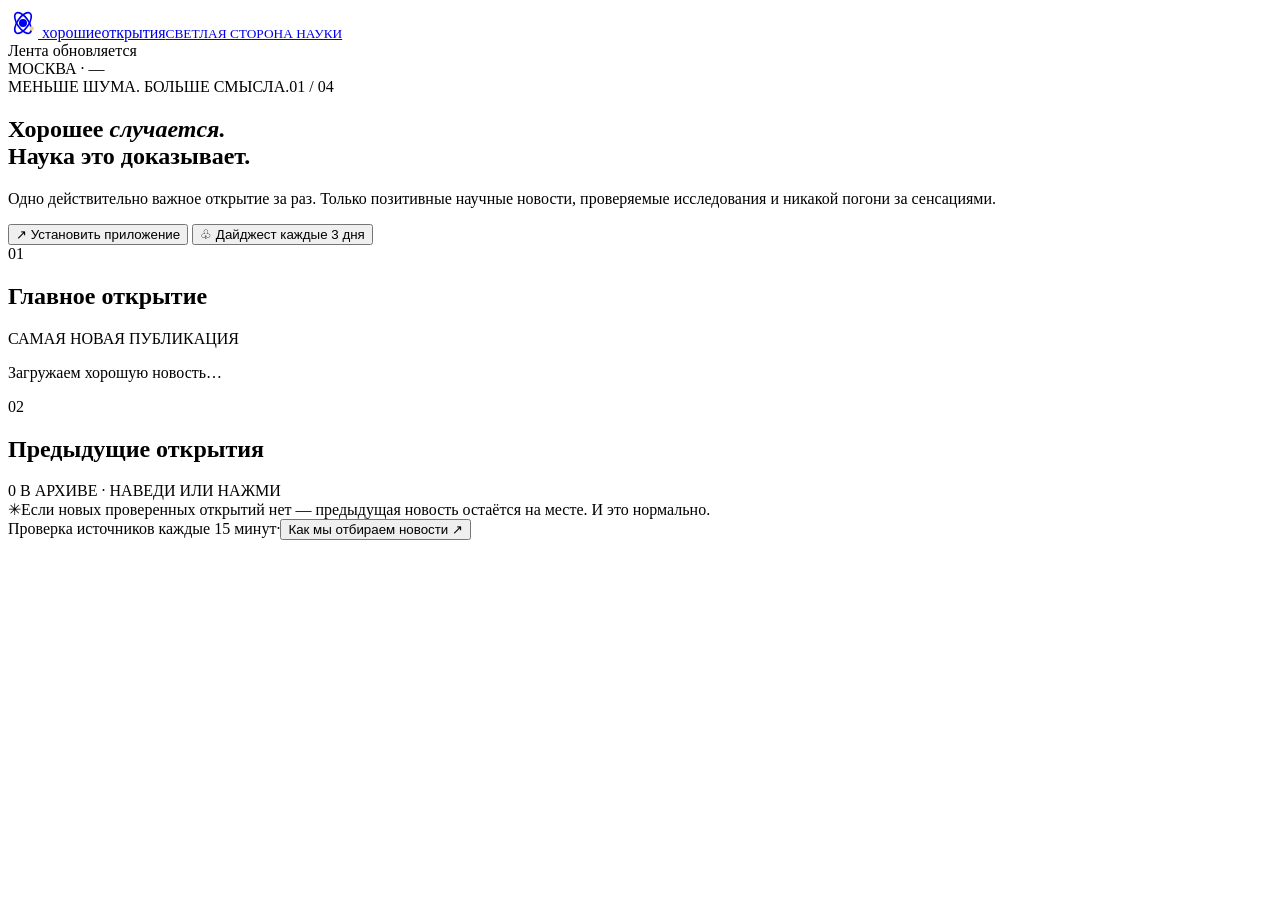
==== static/index.html @ 0b70e970 "Import PWA pages and service worker" ====
<!doctype html>
<html lang="ru">
<head>
  <meta charset="utf-8">
  <meta name="viewport" content="width=device-width,initial-scale=1,viewport-fit=cover">
  <meta name="theme-color" content="#09191b">
  <meta name="description" content="Хорошие открытия — только позитивные новости науки с проверяемыми первоисточниками и честными ограничениями исследований.">
  <meta property="og:title" content="Хорошие открытия — наука, которая радует">
  <meta property="og:description" content="Одна хорошая научная новость за раз. Без шума, кликбейта и сомнительных сенсаций.">
  <title>Хорошие открытия — наука, которая радует</title>
  <link rel="icon" href="./assets/favicon.svg" type="image/svg+xml">
  <link rel="preconnect" href="https://fonts.googleapis.com">
  <link rel="preconnect" href="https://fonts.gstatic.com" crossorigin>
  <link href="https://fonts.googleapis.com/css2?family=DM+Sans:wght@400;500;600;700&family=Manrope:wght@400;500;600;700;800&display=swap" rel="stylesheet">
  <link rel="manifest" href="./manifest.webmanifest">
  <link rel="apple-touch-icon" href="./assets/icon-180.png">
  <meta name="apple-mobile-web-app-capable" content="yes">
  <meta name="apple-mobile-web-app-status-bar-style" content="black-translucent">
  <link rel="stylesheet" href="./assets/styles.css">
  <script src="./assets/config.js"></script>
  <script src="./assets/app.js" defer></script>
  <script src="./assets/pwa.js" defer></script>
</head>
<body>
  <div class="ambient ambient-one" aria-hidden="true"></div>
  <div class="ambient ambient-two" aria-hidden="true"></div>
  <div class="shell">
    <header class="topbar">
      <a class="brand" href="./" aria-label="Хорошие открытия — на главную">
        <span class="brand-icon" aria-hidden="true">
          <svg width="30" height="30" viewBox="0 0 30 30" fill="none"><circle cx="15" cy="15" r="4" fill="currentColor"/><ellipse cx="15" cy="15" rx="12" ry="5.6" stroke="currentColor" stroke-width="1.6" transform="rotate(55 15 15)"/><ellipse cx="15" cy="15" rx="12" ry="5.6" stroke="currentColor" stroke-width="1.6" transform="rotate(-55 15 15)"/><circle cx="23.6" cy="20.5" r="2.2" fill="#F0D28C"/></svg>
        </span>
        <span class="brand-label">хорошие<span>открытия</span><small>СВЕТЛАЯ СТОРОНА НАУКИ</small></span>
      </a>
      <div class="topbar-right">
        <div class="live-indicator"><span class="live-dot"></span><span>Лента обновляется</span></div>
        <span class="topbar-divider"></span>
        <span class="time-badge" id="clock">МОСКВА · —</span>
      </div>
    </header>

    <main>
      <section class="intro" aria-label="О проекте">
        <div class="intro-top"><span class="eyebrow"><span class="eyebrow-square"></span> МЕНЬШЕ ШУМА. БОЛЬШЕ СМЫСЛА.</span><span class="intro-index" id="index-count">01 / 04</span></div>
        <h1>Хорошее <em>случается.</em><br>Наука это доказывает<span class="fullstop">.</span></h1>
        <p>Одно действительно важное открытие за раз. Только позитивные научные новости, проверяемые исследования и никакой погони за сенсациями.</p>
        <div class="pwa-controls" aria-label="Установка и подписка">
          <button id="install-app" type="button" class="pwa-button">↗ Установить приложение</button>
          <button id="push-toggle" type="button" class="pwa-button pwa-button-primary">♧ Дайджест каждые 3 дня</button>
          <span id="pwa-message" class="pwa-message" role="status" aria-live="polite"></span>
        </div>
      </section>

      <div class="section-heading"><div class="section-heading-left"><span class="section-num">01</span><h2>Главное открытие</h2><span class="section-line"></span></div><span class="fresh-pill"><span class="fresh-dot"></span> САМАЯ НОВАЯ ПУБЛИКАЦИЯ</span></div>

      <section id="main-story" class="story-panel" aria-label="Главная научная новость" aria-live="polite">
        <div class="loading-card"><div class="loading-shimmer"></div><p>Загружаем хорошую новость…</p></div>
      </section>

      <section class="archive" aria-label="Предыдущие открытия">
        <div class="section-heading archive-heading"><div class="section-heading-left"><span class="section-num">02</span><h2>Предыдущие открытия</h2><span class="section-line"></span></div><div class="archive-label"><span id="archive-count">0</span> В АРХИВЕ <span class="desktop-only">· НАВЕДИ ИЛИ НАЖМИ</span></div></div>
        <div class="archive-strip" id="archive-strip"></div>
      </section>
    </main>

    <footer class="footer">
      <div class="footer-note"><span class="footer-mark" aria-hidden="true">✳</span><span>Если новых проверенных открытий нет — предыдущая новость остаётся на месте. И это нормально.</span></div>
      <div class="footer-status"><span id="refresh-status">Проверка источников каждые 15 минут</span><span class="footer-sep">·</span><button id="info-btn" class="footer-info" type="button">Как мы отбираем новости <span aria-hidden="true">↗</span></button></div>
    </footer>
  </div>

  <div id="modal" class="modal" hidden aria-hidden="true"><div class="modal-backdrop" data-close="true"></div><div class="modal-dialog" role="dialog" aria-modal="true" aria-labelledby="modal-title"><button class="modal-close" id="modal-close" type="button" aria-label="Закрыть окно">×</button><div class="modal-content" id="modal-content"></div></div></div>
  <div class="toast" id="toast" role="status" aria-live="polite"></div>
</body>
</html>
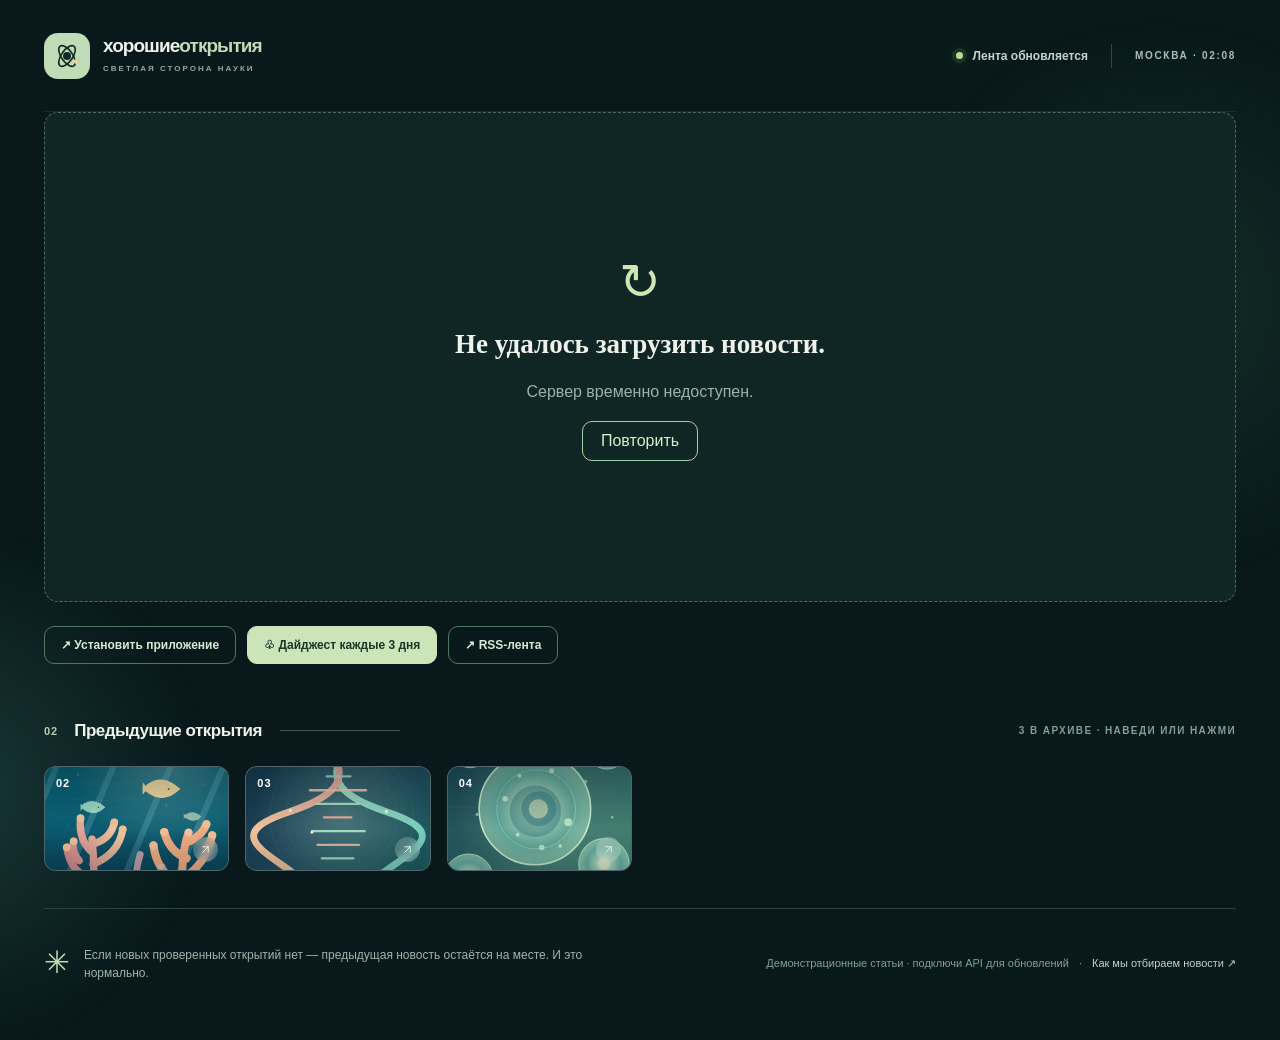
==== commit dd68c3a1: "Show the story first and add researched source feed" ====
--- a/static/index.html
+++ b/static/index.html
@@ -13,6 +13,7 @@
   <link rel="preconnect" href="https://fonts.gstatic.com" crossorigin>
   <link href="https://fonts.googleapis.com/css2?family=DM+Sans:wght@400;500;600;700&family=Manrope:wght@400;500;600;700;800&display=swap" rel="stylesheet">
   <link rel="manifest" href="./manifest.webmanifest">
+  <link rel="alternate" type="application/rss+xml" title="Хорошие открытия — RSS" href="./feed.xml">
   <link rel="apple-touch-icon" href="./assets/icon-180.png">
   <meta name="apple-mobile-web-app-capable" content="yes">
   <meta name="apple-mobile-web-app-status-bar-style" content="black-translucent">
@@ -40,22 +41,16 @@
     </header>
 
     <main>
-      <section class="intro" aria-label="О проекте">
-        <div class="intro-top"><span class="eyebrow"><span class="eyebrow-square"></span> МЕНЬШЕ ШУМА. БОЛЬШЕ СМЫСЛА.</span><span class="intro-index" id="index-count">01 / 04</span></div>
-        <h1>Хорошее <em>случается.</em><br>Наука это доказывает<span class="fullstop">.</span></h1>
-        <p>Одно действительно важное открытие за раз. Только позитивные научные новости, проверяемые исследования и никакой погони за сенсациями.</p>
-        <div class="pwa-controls" aria-label="Установка и подписка">
-          <button id="install-app" type="button" class="pwa-button">↗ Установить приложение</button>
-          <button id="push-toggle" type="button" class="pwa-button pwa-button-primary">♧ Дайджест каждые 3 дня</button>
-          <span id="pwa-message" class="pwa-message" role="status" aria-live="polite"></span>
-        </div>
-      </section>
-
-      <div class="section-heading"><div class="section-heading-left"><span class="section-num">01</span><h2>Главное открытие</h2><span class="section-line"></span></div><span class="fresh-pill"><span class="fresh-dot"></span> САМАЯ НОВАЯ ПУБЛИКАЦИЯ</span></div>
-
       <section id="main-story" class="story-panel" aria-label="Главная научная новость" aria-live="polite">
         <div class="loading-card"><div class="loading-shimmer"></div><p>Загружаем хорошую новость…</p></div>
       </section>
+
+      <div class="pwa-controls" aria-label="Установка и подписка">
+        <button id="install-app" type="button" class="pwa-button">↗ Установить приложение</button>
+        <button id="push-toggle" type="button" class="pwa-button pwa-button-primary">♧ Дайджест каждые 3 дня</button>
+        <a class="pwa-button" href="./feed.xml" aria-label="Подписаться на RSS-ленту">↗ RSS-лента</a>
+        <span id="pwa-message" class="pwa-message" role="status" aria-live="polite"></span>
+      </div>
 
       <section class="archive" aria-label="Предыдущие открытия">
         <div class="section-heading archive-heading"><div class="section-heading-left"><span class="section-num">02</span><h2>Предыдущие открытия</h2><span class="section-line"></span></div><div class="archive-label"><span id="archive-count">0</span> В АРХИВЕ <span class="desktop-only">· НАВЕДИ ИЛИ НАЖМИ</span></div></div>
@@ -65,7 +60,7 @@
 
     <footer class="footer">
       <div class="footer-note"><span class="footer-mark" aria-hidden="true">✳</span><span>Если новых проверенных открытий нет — предыдущая новость остаётся на месте. И это нормально.</span></div>
-      <div class="footer-status"><span id="refresh-status">Проверка источников каждые 15 минут</span><span class="footer-sep">·</span><button id="info-btn" class="footer-info" type="button">Как мы отбираем новости <span aria-hidden="true">↗</span></button></div>
+      <div class="footer-status"><span id="refresh-status">Проверяем источники</span><span class="footer-sep">·</span><button id="info-btn" class="footer-info" type="button">Как мы отбираем новости <span aria-hidden="true">↗</span></button></div>
     </footer>
   </div>
 
--- a/static/assets/styles.css
+++ b/static/assets/styles.css
@@ -0,0 +1,16 @@
+:root{color-scheme:dark;--bg:#09191b;--ink:#eef2ea;--muted:#9eadab;--sage:#c0dcb7;--mint:#cde8ba;--line:#254043;--sub:#11292b;--accent:#e7c78e}
+*{box-sizing:border-box}html{scroll-behavior:smooth}body{margin:0;background:var(--bg);color:var(--ink);font-family:'DM Sans',Arial,sans-serif;-webkit-font-smoothing:antialiased}button,a{-webkit-tap-highlight-color:transparent}button{font:inherit;cursor:pointer}a{color:inherit;text-decoration:none}button:focus-visible,a:focus-visible{outline:2px solid var(--mint);outline-offset:4px}.ambient{position:absolute;pointer-events:none;z-index:0;filter:blur(18px);border-radius:100%}.ambient-one{width:560px;height:560px;right:-160px;top:20px;background:radial-gradient(circle,#244d3a66,transparent 67%)}.ambient-two{width:500px;height:500px;left:-300px;top:540px;background:radial-gradient(circle,#326c6360,transparent 70%)}.shell{position:relative;z-index:1;width:min(1232px,calc(100% - 88px));margin:auto}.topbar{height:112px;display:flex;justify-content:space-between;align-items:center;border-bottom:1px solid #ffffff12}.brand{display:flex;align-items:center;gap:13px}.brand-icon{height:46px;width:46px;border-radius:14px;background:var(--sage);color:#102b26;display:grid;place-items:center}.brand-label{font-size:19px;font-weight:800;letter-spacing:-.95px;line-height:1.09;font-family:Manrope,Arial,sans-serif}.brand-label>span{color:var(--sage)}.brand-label small{font:600 8px/1.7 'DM Sans',sans-serif;letter-spacing:2px;color:#93a7a2;display:block;margin-top:5px}.topbar-right{display:flex;gap:23px;align-items:center}.live-indicator{display:flex;align-items:center;gap:10px;color:#c3d4cd;font-size:12px;font-weight:600}.live-dot,.fresh-dot{width:7px;height:7px;border-radius:50%;background:#b6dc91;box-shadow:0 0 0 4px #b6dc911a,0 0 18px #91c9786b}.topbar-divider{height:24px;width:1px;background:#304849}.time-badge{font-size:10px;letter-spacing:1.7px;color:#abbdb7;font-weight:700}.intro{padding:54px 0 54px;max-width:1000px}.intro-top{display:flex;justify-content:space-between;align-items:center}.eyebrow{font-size:11px;letter-spacing:2.15px;color:#a7bfab;font-weight:700;display:inline-flex;align-items:center;gap:11px}.eyebrow-square{width:7px;height:7px;background:#c5dba3;display:inline-block;transform:rotate(45deg)}.intro-index{font-size:10px;letter-spacing:2px;color:#506d69}.intro h1{margin:22px 0 21px;font:700 clamp(36px,4.9vw,66px)/1.11 Manrope,Arial,sans-serif;letter-spacing:-3.4px}.intro h1 em{font-style:normal;color:var(--sage)}.fullstop{color:var(--sage)}.intro p{font-size:15px;line-height:1.75;color:#9fb3ae;max-width:630px;margin:0}.section-heading{display:flex;align-items:center;justify-content:space-between;margin-bottom:19px;gap:20px}.section-heading-left{display:flex;align-items:center;gap:16px;min-width:0;flex:1}.section-num{font-size:11px;font-weight:700;color:#b9cda9;letter-spacing:1px}.section-heading h2{font:700 17px/1.5 Manrope,sans-serif;letter-spacing:-.5px;white-space:nowrap;margin:0}.section-line{height:1px;background:#3c5852;flex:1;max-width:120px;margin-left:2px}.fresh-pill{font-size:9px;font-weight:700;color:#c9d7c8;letter-spacing:1.4px;display:inline-flex;align-items:center;gap:11px;border:1px solid #34534c;border-radius:100px;padding:10px 13px}.fresh-dot{width:5px;height:5px;box-shadow:0 0 0 3px #b6dc911a}.story-panel{position:relative}.feature-card{min-height:492px;display:grid;grid-template-columns:57% 43%;border-radius:15px;background:#f2f0e8;color:#1b302e;overflow:hidden;box-shadow:0 24px 80px #0002}.feature-body{padding:39px 43px 26px 45px;display:flex;flex-direction:column;min-width:0}.feature-meta{display:flex;align-items:center;gap:14px}.topic-tag{display:inline-flex;gap:9px;align-items:center;border-radius:100px;background:#dae5d5;color:#3d6547;padding:10px 12px;font-size:11px;letter-spacing:.35px;font-weight:700}.topic-dot{width:6px;height:6px;background:#608d62;border-radius:50%}.date-meta{font-size:12px;font-weight:600;color:#87928a}.meta-divider{height:16px;width:1px;background:#c6cdc5}.story-copy{padding-top:29px;flex:1}.feature-small-label{font-size:10px;letter-spacing:2.4px;color:#8a9c8c;font-weight:800}.feature-card h3{font:800 clamp(24px,3.0vw,42px)/1.19 Manrope,Arial,sans-serif;letter-spacing:-2.0px;max-width:610px;margin:14px 0 17px}.feature-lead{font-size:14px;line-height:1.74;color:#586a65;max-width:510px;margin:0}.read-more-wrap{margin-top:11px}.body-preview{color:#5a6965;line-height:1.63;font-size:13px;max-width:535px;display:-webkit-box;-webkit-line-clamp:2;line-clamp:2;-webkit-box-orient:vertical;overflow:hidden}.body-preview.is-expanded{display:block;overflow:visible}.body-preview p{margin:0 0 10px}.expand-button{display:flex;align-items:center;gap:7px;border:0;background:transparent;color:#305e50;padding:8px 0;font-size:12px;font-weight:800}.expand-icon{display:flex;transition:transform .2s}.expand-icon.up{transform:rotate(180deg)}.expand-button:hover{text-decoration:underline}.feature-bottom{display:flex;justify-content:space-between;gap:15px;align-items:center;border-top:1px solid #d3d8ce;padding-top:20px;margin-top:24px}.source-block{display:flex;gap:10px;align-items:center;min-width:0}.source-icon{width:33px;height:33px;border-radius:8px;background:#e2e5da;display:grid;place-items:center;color:#69806f}.source-block>span:last-child{min-width:0}.source-label{display:block;letter-spacing:1.3px;font-size:8.5px;color:#8b9c8d;font-weight:800;margin-bottom:4px}.source-block strong{font-size:12px;display:block;max-width:240px;white-space:nowrap;text-overflow:ellipsis;overflow:hidden}.source-link{display:flex;align-items:center;gap:5px;color:#2d5949;font-size:12px;font-weight:800;white-space:nowrap}.source-link:hover{text-decoration:underline}.feature-media{position:relative;min-height:492px;background:#244b54;overflow:hidden}.feature-media img{width:100%;height:100%;position:absolute;inset:0;object-fit:cover}.image-grain{inset:0;position:absolute;pointer-events:none;opacity:.12;background-image:url("data:image/svg+xml,%3Csvg viewBox='0 0 80 80' xmlns='http://www.w3.org/2000/svg'%3E%3Cfilter id='n'%3E%3CfeTurbulence type='fractalNoise' baseFrequency='.72' numOctaves='3' stitchTiles='stitch'/%3E%3C/filter%3E%3Crect width='100%25' height='100%25' filter='url(%23n)' opacity='.4'/%3E%3C/svg%3E")}.image-gradient{position:absolute;inset:0;background:linear-gradient(180deg,#0417215c 0%,transparent 35%,transparent 60%,#0417188a 100%)}.media-topline{position:absolute;left:26px;right:25px;top:24px;display:flex;align-items:center;justify-content:space-between}.media-tag{font-size:9px;color:#fff;letter-spacing:1.35px;font-weight:800;background:#ffffff26;backdrop-filter:blur(10px);border:1px solid #ffffff29;border-radius:100px;padding:9px 12px}.media-tag-star{color:#d7e8b2;margin-right:4px}.media-counter{font-size:11px;color:#ffffffb8;letter-spacing:1.3px;font-weight:700}.image-footer{position:absolute;bottom:24px;left:26px;right:28px;display:flex;align-items:center;justify-content:space-between;font-size:10px;font-weight:700;letter-spacing:1.6px;color:#d9e9e4}.image-sparkle{font-size:24px;color:#f8dfaa}.evidence-bar{border:1px solid #2c4d46;border-top:0;min-height:54px;background:#122d2d;border-radius:0 0 12px 12px;display:flex;align-items:center;padding:8px 24px;gap:17px;flex-wrap:wrap;color:#a2b9b1;font-size:11px}.evidence-item{display:flex;align-items:center;gap:7px;color:#c3d8b8;font-weight:600}.evidence-dot{color:#597a6d}.evidence-button{border:0;border-bottom:1px dashed #b2d1c0;padding:0;background:transparent;color:#d7e5d7}.evidence-button:hover{color:white}.publish-stamp{margin-left:auto;color:#6f928b}.archive{padding-top:54px}.archive-heading{margin-bottom:22px}.archive-label{font-size:10px;letter-spacing:1.4px;color:#819e98;font-weight:700;white-space:nowrap}.archive-strip{display:grid;grid-template-columns:repeat(6,minmax(0,1fr));gap:16px;padding:0 0 25px;min-height:142px}.archive-card{position:relative;isolation:isolate;display:block;aspect-ratio:1.75;border:1px solid #ffffff38;border-radius:12px;background:#1b3c42;overflow:visible;padding:0;text-align:left;transition:transform .2s,border-color .2s;min-width:0}.archive-card:hover,.archive-card:focus-visible{transform:translateY(-5px);border-color:#c8e5bb;z-index:5}.archive-card>img{width:100%;height:100%;object-fit:cover;border-radius:11px;display:block}.archive-card-shade{position:absolute;inset:0;z-index:1;background:linear-gradient(180deg,#001c2244,transparent 60%,#00171f2e);border-radius:11px;pointer-events:none}.archive-card-index{position:absolute;z-index:2;left:11px;top:10px;font-size:11px;letter-spacing:1px;color:#fff;font-weight:800}.archive-card-arrow{position:absolute;z-index:2;right:10px;bottom:8px;width:25px;height:25px;display:grid;place-items:center;border-radius:50%;background:#fff3;color:#e5f5ea;backdrop-filter:blur(4px)}.archive-card-arrow svg{width:13px;height:13px}.archive-tooltip{position:absolute;z-index:10;left:50%;bottom:calc(100% + 15px);transform:translate(-50%,8px);pointer-events:none;opacity:0;visibility:hidden;transition:opacity .18s,transform .18s,visibility .18s;background:#ebf2e7;color:#163328;width:min(285px,75vw);border-radius:12px;padding:15px 17px;text-align:left;box-shadow:0 10px 45px #0008}.archive-tooltip:after{content:"";position:absolute;top:100%;left:calc(50% - 7px);border:7px solid transparent;border-top-color:#ebf2e7}.archive-card:hover .archive-tooltip,.archive-card:focus-visible .archive-tooltip{opacity:1;visibility:visible;transform:translate(-50%,0)}.tooltip-category{font-size:9px;letter-spacing:.6px;color:#56836c;font-weight:800}.tooltip-title{display:block;font:800 13px/1.45 Manrope,sans-serif;margin:7px 0}.tooltip-source{font-size:10px;color:#718c78}.empty-archive{color:#77938b;font-size:13px;padding:30px 0}.footer{border-top:1px solid #2b4443;display:flex;justify-content:space-between;align-items:center;gap:30px;min-height:122px;padding:24px 0 35px}.footer-note{display:flex;align-items:center;gap:14px;color:#9db4aa;font-size:12px;line-height:1.5;max-width:590px}.footer-mark{font-size:31px;color:#c4dbb1}.footer-status{font-size:11px;color:#7fa099;white-space:nowrap}.footer-sep{margin:0 10px}.footer-info{color:#bcd6c9;background:none;border:0;padding:0;font-size:11px}.footer-info:hover{text-decoration:underline}.loading-card,.empty-state{min-height:490px;border-radius:14px;border:1px dashed #506b5f;background:#102625;display:flex;flex-direction:column;justify-content:center;align-items:center;gap:16px;text-align:center;padding:28px}.loading-card p{color:#a7c3b3}.loading-shimmer{height:48px;width:48px;background:#d5e7b5;border-radius:50%;animation:breathe 1.8s infinite ease-in-out}.empty-state>span{font-size:50px;color:#cde6b3}.empty-state h3{font:800 27px/1.3 Manrope;margin:0}.empty-state p{color:#98b4a6;max-width:450px;line-height:1.7;margin:0}.retry-button{border:1px solid #9fd2a5;background:none;color:#d6efce;border-radius:10px;padding:10px 18px}.new-arrival{animation:arrival .75s ease}.modal[hidden]{display:none}.dialog-open{overflow:hidden}.modal{position:fixed;inset:0;z-index:1000;display:flex;align-items:center;justify-content:center;padding:22px}.modal-backdrop{position:absolute;inset:0;background:#020d0dcc;backdrop-filter:blur(9px)}.modal-dialog{position:relative;background:#f4f1e8;color:#1b332d;border-radius:19px;width:min(690px,100%);max-height:min(92vh,930px);overflow-y:auto;box-shadow:0 30px 100px #0009;scrollbar-color:#bdcfc1 transparent}.modal-close{position:sticky;top:16px;float:right;margin:16px 16px -60px 0;z-index:20;border:0;border-radius:50%;width:35px;height:35px;background:#ffffffdd;color:#1b332d;font-size:25px;line-height:1;display:grid;place-items:center}.modal-art{height:215px;overflow:hidden;background:#163d3d}.modal-art img{width:100%;height:100%;object-fit:cover}.modal-inner{padding:29px 37px 38px;clear:both}.modal-meta{display:flex;gap:20px;align-items:center;font-size:12px;color:#71887a}.modal-inner h2{font:800 clamp(23px,3.5vw,34px)/1.25 Manrope,sans-serif;letter-spacing:-1.3px;margin:20px 0 16px}.modal-lead{color:#486457;font-size:15px;line-height:1.75;font-weight:600}.modal-body{font-size:14px;line-height:1.8;color:#435b50}.modal-body p{margin:0 0 15px}.limits-panel{background:#e0e9da;border:1px solid #c8dac9;border-radius:12px;padding:19px 22px;margin:27px 0}.limits-panel[data-highlight=true]{box-shadow:0 0 0 4px #9dbf9255}.limits-heading{display:flex;align-items:center;gap:9px;color:#2e6850;font-size:14px}.limits-panel p{line-height:1.7;font-size:13px;color:#4d6c5a;margin:11px 0 0}.limits-panel .evidence-small{font-size:12px;color:#668271}.modal-source{display:flex;align-items:end;justify-content:space-between;gap:22px;padding-top:20px;border-top:1px solid #d6decf}.modal-source small{display:block;font-size:10px;letter-spacing:1.4px;color:#879b8b;margin-bottom:5px}.modal-source strong{display:block;font:800 13px Manrope,sans-serif}.modal-source span{display:block;font-size:11px;color:#758f80;max-width:270px;overflow-wrap:anywhere;margin-top:4px}.modal-source a{display:inline-flex;align-items:center;gap:6px;white-space:nowrap;font-size:12px;font-weight:800;color:#346c53}.modal-info-icon{font-size:46px;color:#64916b;margin:8px 0 20px}.info-dialog{padding-top:35px}.info-steps{margin:32px 0;border-top:1px solid #cfdbce}.info-steps>div{display:grid;grid-template-columns:33px 110px 1fr;gap:12px;border-bottom:1px solid #cfdbce;padding:17px 0;align-items:start}.info-steps span{color:#67967d;font-size:12px;font-weight:800}.info-steps strong{font-size:13px}.info-steps p{font-size:12px;color:#567066;line-height:1.7;margin:0}.info-note{font-size:12px;line-height:1.75;color:#678171}.toast{position:fixed;bottom:27px;left:50%;transform:translate(-50%,30px);opacity:0;pointer-events:none;transition:.25s;padding:13px 20px;background:#c8e7b2;color:#193d32;border-radius:100px;font-weight:800;font-size:12px;z-index:1001;box-shadow:0 15px 40px #0006}.toast.shown{opacity:1;transform:translate(-50%,0)}@keyframes arrival{from{filter:brightness(1.2);transform:translateY(-7px)}to{filter:brightness(1);transform:none}}@keyframes breathe{50%{transform:scale(1.2);opacity:.7}}
+@media (max-width:1080px){.shell{width:min(100% - 52px,1100px)}.feature-card{grid-template-columns:56% 44%}.feature-body{padding:34px 30px 25px}.feature-card h3{font-size:clamp(27px,3vw,36px)}.archive-strip{grid-template-columns:repeat(5,minmax(0,1fr))}.intro h1{letter-spacing:-2.6px}.footer{flex-wrap:wrap;gap:15px}.footer-status{padding-left:45px}}
+@media (max-width:760px){.shell{width:calc(100% - 34px)}.topbar{height:85px}.brand-icon{width:39px;height:39px}.brand-label{font-size:16px}.brand-label small{font-size:6px;letter-spacing:1.5px}.topbar-right{gap:0}.topbar-divider,.time-badge{display:none}.live-indicator{font-size:0}.live-dot{width:9px;height:9px}.intro{padding:45px 0 41px}.intro-index{display:none}.intro h1{font-size:clamp(35px,8.4vw,50px);letter-spacing:-1.9px;margin:21px 0 16px}.intro p{font-size:13px;line-height:1.7}.eyebrow{font-size:9px;letter-spacing:1.5px}.section-heading{gap:8px}.section-heading-left{gap:10px}.section-heading h2{font-size:14px}.section-line{display:none}.fresh-pill{font-size:0;padding:8px}.fresh-dot{width:7px;height:7px}.feature-card{display:flex;flex-direction:column-reverse;min-height:0}.feature-media{min-height:0;height:235px}.feature-body{padding:25px 23px 25px}.story-copy{padding-top:19px}.feature-card h3{font-size:clamp(25px,6vw,34px);letter-spacing:-1.2px}.feature-lead{font-size:13px}.body-preview{font-size:12px}.feature-bottom{margin-top:24px;padding-top:19px}.source-block strong{max-width:180px}.source-link{font-size:11px}.evidence-bar{padding:14px 17px;gap:10px}.publish-stamp{flex-basis:100%;margin-left:0}.archive{padding-top:40px}.archive-strip{display:flex;gap:12px;overflow-x:auto;overflow-y:visible;padding:6px 0 30px;scroll-snap-type:x mandatory;scrollbar-width:thin;scrollbar-color:#50786e transparent}.archive-card{flex:0 0 135px;scroll-snap-align:start}.archive-tooltip{display:none}.archive-label{font-size:9px}.desktop-only{display:none}.footer{padding:27px 0 37px;min-height:0;gap:20px}.footer-note{font-size:11px}.footer-status{font-size:10px;padding-left:0;white-space:normal}.modal{padding:12px}.modal-dialog{max-height:94vh;border-radius:14px}.modal-art{height:165px}.modal-inner{padding:23px 22px 29px}.modal-lead{font-size:14px}.modal-body{font-size:13px}.modal-source{flex-wrap:wrap}.modal-source a{padding-top:8px}.info-steps>div{grid-template-columns:30px 1fr}.info-steps p{grid-column:2}.intro h1 br{display:none}}
+@media (max-width:390px){.feature-body{padding:21px 18px}.feature-card h3{font-size:24px}.feature-bottom{align-items:flex-start}.source-block strong{max-width:120px}.source-link{font-size:10px}.media-tag{font-size:8px}.media-topline{left:16px;right:16px}.image-footer{left:16px;right:16px;font-size:8px}}
+@media (prefers-reduced-motion:reduce){*,*:before,*:after{scroll-behavior:auto!important;animation:none!important;transition:none!important}}
+
+/* Installable PWA controls */
+.pwa-controls{display:flex;flex-wrap:wrap;align-items:center;gap:11px;margin-top:24px}
+.pwa-button{background:transparent;color:#d9e9d7;border:1px solid #527666;border-radius:10px;padding:11px 16px;font-size:12px;font-weight:700;transition:background .2s,border-color .2s}
+.pwa-button:hover{background:#1d3c34;border-color:#b7d6ac}
+.pwa-button-primary{background:#cbe5b8;border-color:#cbe5b8;color:#183728}
+.pwa-button-primary:hover{background:#e0f2d3;color:#173426}
+.pwa-button:disabled{opacity:.55;cursor:not-allowed}
+.pwa-message{font-size:11px;color:#a8c7b5;line-height:1.5;max-width:420px}
+@media(max-width:760px){.pwa-controls{margin-top:19px;gap:9px}.pwa-button{font-size:11px;padding:10px 12px}.pwa-message{width:100%}}
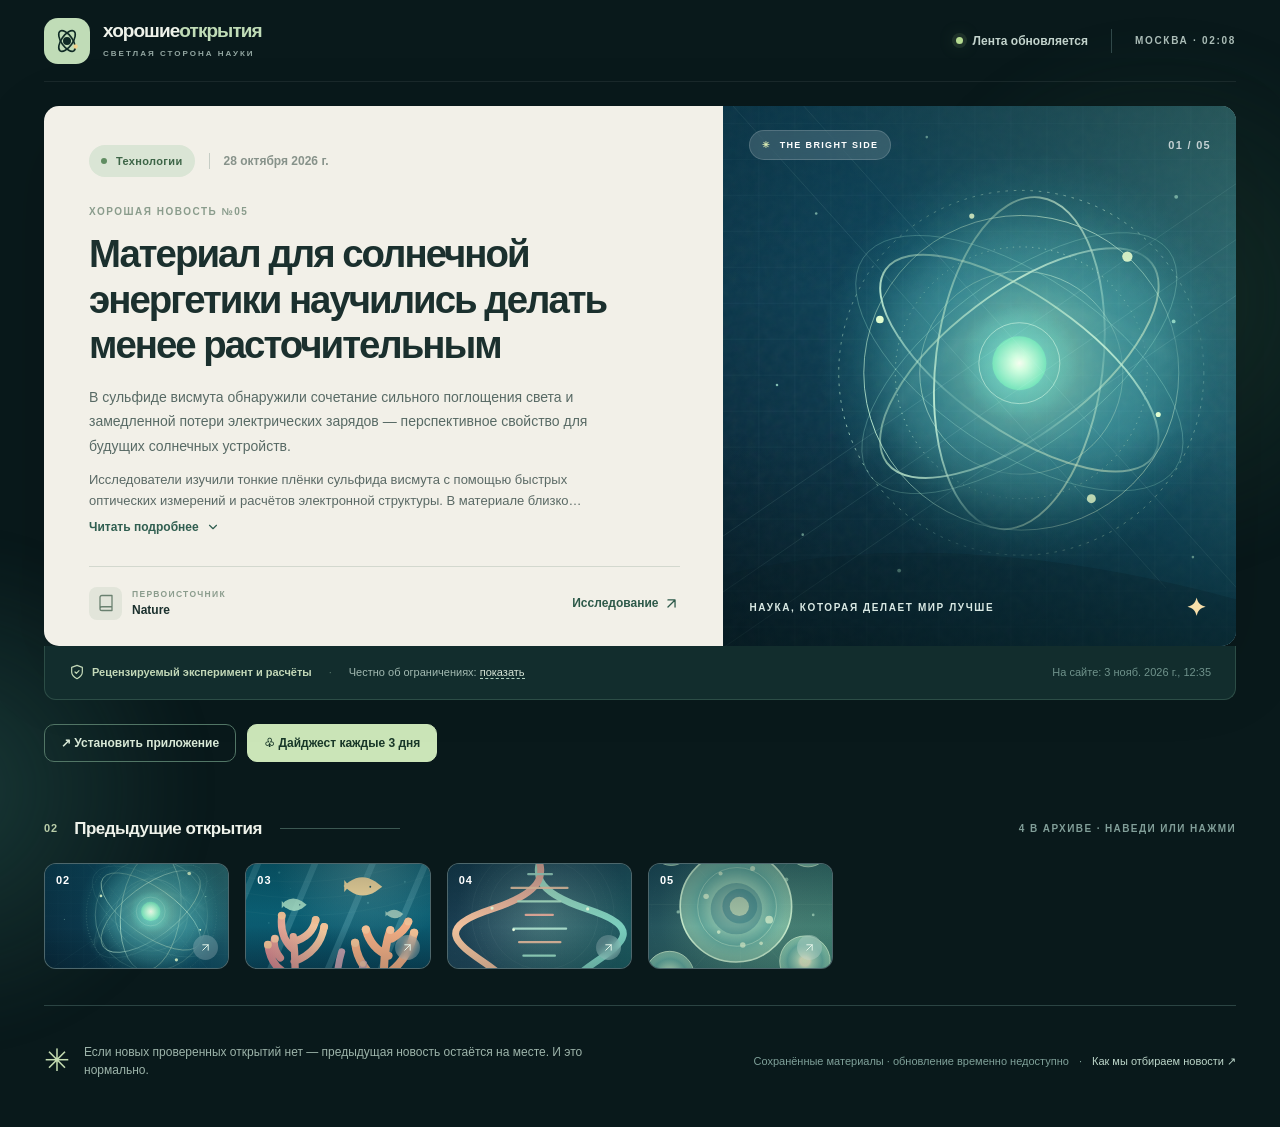
==== commit 24f62924: "Keep RSS as external sources and preserve offline stories" ====
--- a/static/index.html
+++ b/static/index.html
@@ -13,7 +13,6 @@
   <link rel="preconnect" href="https://fonts.gstatic.com" crossorigin>
   <link href="https://fonts.googleapis.com/css2?family=DM+Sans:wght@400;500;600;700&family=Manrope:wght@400;500;600;700;800&display=swap" rel="stylesheet">
   <link rel="manifest" href="./manifest.webmanifest">
-  <link rel="alternate" type="application/rss+xml" title="Хорошие открытия — RSS" href="./feed.xml">
   <link rel="apple-touch-icon" href="./assets/icon-180.png">
   <meta name="apple-mobile-web-app-capable" content="yes">
   <meta name="apple-mobile-web-app-status-bar-style" content="black-translucent">
@@ -48,7 +47,6 @@
       <div class="pwa-controls" aria-label="Установка и подписка">
         <button id="install-app" type="button" class="pwa-button">↗ Установить приложение</button>
         <button id="push-toggle" type="button" class="pwa-button pwa-button-primary">♧ Дайджест каждые 3 дня</button>
-        <a class="pwa-button" href="./feed.xml" aria-label="Подписаться на RSS-ленту">↗ RSS-лента</a>
         <span id="pwa-message" class="pwa-message" role="status" aria-live="polite"></span>
       </div>
 
--- a/static/assets/styles.css
+++ b/static/assets/styles.css
@@ -1,8 +1,8 @@
 :root{color-scheme:dark;--bg:#09191b;--ink:#eef2ea;--muted:#9eadab;--sage:#c0dcb7;--mint:#cde8ba;--line:#254043;--sub:#11292b;--accent:#e7c78e}
-*{box-sizing:border-box}html{scroll-behavior:smooth}body{margin:0;background:var(--bg);color:var(--ink);font-family:'DM Sans',Arial,sans-serif;-webkit-font-smoothing:antialiased}button,a{-webkit-tap-highlight-color:transparent}button{font:inherit;cursor:pointer}a{color:inherit;text-decoration:none}button:focus-visible,a:focus-visible{outline:2px solid var(--mint);outline-offset:4px}.ambient{position:absolute;pointer-events:none;z-index:0;filter:blur(18px);border-radius:100%}.ambient-one{width:560px;height:560px;right:-160px;top:20px;background:radial-gradient(circle,#244d3a66,transparent 67%)}.ambient-two{width:500px;height:500px;left:-300px;top:540px;background:radial-gradient(circle,#326c6360,transparent 70%)}.shell{position:relative;z-index:1;width:min(1232px,calc(100% - 88px));margin:auto}.topbar{height:112px;display:flex;justify-content:space-between;align-items:center;border-bottom:1px solid #ffffff12}.brand{display:flex;align-items:center;gap:13px}.brand-icon{height:46px;width:46px;border-radius:14px;background:var(--sage);color:#102b26;display:grid;place-items:center}.brand-label{font-size:19px;font-weight:800;letter-spacing:-.95px;line-height:1.09;font-family:Manrope,Arial,sans-serif}.brand-label>span{color:var(--sage)}.brand-label small{font:600 8px/1.7 'DM Sans',sans-serif;letter-spacing:2px;color:#93a7a2;display:block;margin-top:5px}.topbar-right{display:flex;gap:23px;align-items:center}.live-indicator{display:flex;align-items:center;gap:10px;color:#c3d4cd;font-size:12px;font-weight:600}.live-dot,.fresh-dot{width:7px;height:7px;border-radius:50%;background:#b6dc91;box-shadow:0 0 0 4px #b6dc911a,0 0 18px #91c9786b}.topbar-divider{height:24px;width:1px;background:#304849}.time-badge{font-size:10px;letter-spacing:1.7px;color:#abbdb7;font-weight:700}.intro{padding:54px 0 54px;max-width:1000px}.intro-top{display:flex;justify-content:space-between;align-items:center}.eyebrow{font-size:11px;letter-spacing:2.15px;color:#a7bfab;font-weight:700;display:inline-flex;align-items:center;gap:11px}.eyebrow-square{width:7px;height:7px;background:#c5dba3;display:inline-block;transform:rotate(45deg)}.intro-index{font-size:10px;letter-spacing:2px;color:#506d69}.intro h1{margin:22px 0 21px;font:700 clamp(36px,4.9vw,66px)/1.11 Manrope,Arial,sans-serif;letter-spacing:-3.4px}.intro h1 em{font-style:normal;color:var(--sage)}.fullstop{color:var(--sage)}.intro p{font-size:15px;line-height:1.75;color:#9fb3ae;max-width:630px;margin:0}.section-heading{display:flex;align-items:center;justify-content:space-between;margin-bottom:19px;gap:20px}.section-heading-left{display:flex;align-items:center;gap:16px;min-width:0;flex:1}.section-num{font-size:11px;font-weight:700;color:#b9cda9;letter-spacing:1px}.section-heading h2{font:700 17px/1.5 Manrope,sans-serif;letter-spacing:-.5px;white-space:nowrap;margin:0}.section-line{height:1px;background:#3c5852;flex:1;max-width:120px;margin-left:2px}.fresh-pill{font-size:9px;font-weight:700;color:#c9d7c8;letter-spacing:1.4px;display:inline-flex;align-items:center;gap:11px;border:1px solid #34534c;border-radius:100px;padding:10px 13px}.fresh-dot{width:5px;height:5px;box-shadow:0 0 0 3px #b6dc911a}.story-panel{position:relative}.feature-card{min-height:492px;display:grid;grid-template-columns:57% 43%;border-radius:15px;background:#f2f0e8;color:#1b302e;overflow:hidden;box-shadow:0 24px 80px #0002}.feature-body{padding:39px 43px 26px 45px;display:flex;flex-direction:column;min-width:0}.feature-meta{display:flex;align-items:center;gap:14px}.topic-tag{display:inline-flex;gap:9px;align-items:center;border-radius:100px;background:#dae5d5;color:#3d6547;padding:10px 12px;font-size:11px;letter-spacing:.35px;font-weight:700}.topic-dot{width:6px;height:6px;background:#608d62;border-radius:50%}.date-meta{font-size:12px;font-weight:600;color:#87928a}.meta-divider{height:16px;width:1px;background:#c6cdc5}.story-copy{padding-top:29px;flex:1}.feature-small-label{font-size:10px;letter-spacing:2.4px;color:#8a9c8c;font-weight:800}.feature-card h3{font:800 clamp(24px,3.0vw,42px)/1.19 Manrope,Arial,sans-serif;letter-spacing:-2.0px;max-width:610px;margin:14px 0 17px}.feature-lead{font-size:14px;line-height:1.74;color:#586a65;max-width:510px;margin:0}.read-more-wrap{margin-top:11px}.body-preview{color:#5a6965;line-height:1.63;font-size:13px;max-width:535px;display:-webkit-box;-webkit-line-clamp:2;line-clamp:2;-webkit-box-orient:vertical;overflow:hidden}.body-preview.is-expanded{display:block;overflow:visible}.body-preview p{margin:0 0 10px}.expand-button{display:flex;align-items:center;gap:7px;border:0;background:transparent;color:#305e50;padding:8px 0;font-size:12px;font-weight:800}.expand-icon{display:flex;transition:transform .2s}.expand-icon.up{transform:rotate(180deg)}.expand-button:hover{text-decoration:underline}.feature-bottom{display:flex;justify-content:space-between;gap:15px;align-items:center;border-top:1px solid #d3d8ce;padding-top:20px;margin-top:24px}.source-block{display:flex;gap:10px;align-items:center;min-width:0}.source-icon{width:33px;height:33px;border-radius:8px;background:#e2e5da;display:grid;place-items:center;color:#69806f}.source-block>span:last-child{min-width:0}.source-label{display:block;letter-spacing:1.3px;font-size:8.5px;color:#8b9c8d;font-weight:800;margin-bottom:4px}.source-block strong{font-size:12px;display:block;max-width:240px;white-space:nowrap;text-overflow:ellipsis;overflow:hidden}.source-link{display:flex;align-items:center;gap:5px;color:#2d5949;font-size:12px;font-weight:800;white-space:nowrap}.source-link:hover{text-decoration:underline}.feature-media{position:relative;min-height:492px;background:#244b54;overflow:hidden}.feature-media img{width:100%;height:100%;position:absolute;inset:0;object-fit:cover}.image-grain{inset:0;position:absolute;pointer-events:none;opacity:.12;background-image:url("data:image/svg+xml,%3Csvg viewBox='0 0 80 80' xmlns='http://www.w3.org/2000/svg'%3E%3Cfilter id='n'%3E%3CfeTurbulence type='fractalNoise' baseFrequency='.72' numOctaves='3' stitchTiles='stitch'/%3E%3C/filter%3E%3Crect width='100%25' height='100%25' filter='url(%23n)' opacity='.4'/%3E%3C/svg%3E")}.image-gradient{position:absolute;inset:0;background:linear-gradient(180deg,#0417215c 0%,transparent 35%,transparent 60%,#0417188a 100%)}.media-topline{position:absolute;left:26px;right:25px;top:24px;display:flex;align-items:center;justify-content:space-between}.media-tag{font-size:9px;color:#fff;letter-spacing:1.35px;font-weight:800;background:#ffffff26;backdrop-filter:blur(10px);border:1px solid #ffffff29;border-radius:100px;padding:9px 12px}.media-tag-star{color:#d7e8b2;margin-right:4px}.media-counter{font-size:11px;color:#ffffffb8;letter-spacing:1.3px;font-weight:700}.image-footer{position:absolute;bottom:24px;left:26px;right:28px;display:flex;align-items:center;justify-content:space-between;font-size:10px;font-weight:700;letter-spacing:1.6px;color:#d9e9e4}.image-sparkle{font-size:24px;color:#f8dfaa}.evidence-bar{border:1px solid #2c4d46;border-top:0;min-height:54px;background:#122d2d;border-radius:0 0 12px 12px;display:flex;align-items:center;padding:8px 24px;gap:17px;flex-wrap:wrap;color:#a2b9b1;font-size:11px}.evidence-item{display:flex;align-items:center;gap:7px;color:#c3d8b8;font-weight:600}.evidence-dot{color:#597a6d}.evidence-button{border:0;border-bottom:1px dashed #b2d1c0;padding:0;background:transparent;color:#d7e5d7}.evidence-button:hover{color:white}.publish-stamp{margin-left:auto;color:#6f928b}.archive{padding-top:54px}.archive-heading{margin-bottom:22px}.archive-label{font-size:10px;letter-spacing:1.4px;color:#819e98;font-weight:700;white-space:nowrap}.archive-strip{display:grid;grid-template-columns:repeat(6,minmax(0,1fr));gap:16px;padding:0 0 25px;min-height:142px}.archive-card{position:relative;isolation:isolate;display:block;aspect-ratio:1.75;border:1px solid #ffffff38;border-radius:12px;background:#1b3c42;overflow:visible;padding:0;text-align:left;transition:transform .2s,border-color .2s;min-width:0}.archive-card:hover,.archive-card:focus-visible{transform:translateY(-5px);border-color:#c8e5bb;z-index:5}.archive-card>img{width:100%;height:100%;object-fit:cover;border-radius:11px;display:block}.archive-card-shade{position:absolute;inset:0;z-index:1;background:linear-gradient(180deg,#001c2244,transparent 60%,#00171f2e);border-radius:11px;pointer-events:none}.archive-card-index{position:absolute;z-index:2;left:11px;top:10px;font-size:11px;letter-spacing:1px;color:#fff;font-weight:800}.archive-card-arrow{position:absolute;z-index:2;right:10px;bottom:8px;width:25px;height:25px;display:grid;place-items:center;border-radius:50%;background:#fff3;color:#e5f5ea;backdrop-filter:blur(4px)}.archive-card-arrow svg{width:13px;height:13px}.archive-tooltip{position:absolute;z-index:10;left:50%;bottom:calc(100% + 15px);transform:translate(-50%,8px);pointer-events:none;opacity:0;visibility:hidden;transition:opacity .18s,transform .18s,visibility .18s;background:#ebf2e7;color:#163328;width:min(285px,75vw);border-radius:12px;padding:15px 17px;text-align:left;box-shadow:0 10px 45px #0008}.archive-tooltip:after{content:"";position:absolute;top:100%;left:calc(50% - 7px);border:7px solid transparent;border-top-color:#ebf2e7}.archive-card:hover .archive-tooltip,.archive-card:focus-visible .archive-tooltip{opacity:1;visibility:visible;transform:translate(-50%,0)}.tooltip-category{font-size:9px;letter-spacing:.6px;color:#56836c;font-weight:800}.tooltip-title{display:block;font:800 13px/1.45 Manrope,sans-serif;margin:7px 0}.tooltip-source{font-size:10px;color:#718c78}.empty-archive{color:#77938b;font-size:13px;padding:30px 0}.footer{border-top:1px solid #2b4443;display:flex;justify-content:space-between;align-items:center;gap:30px;min-height:122px;padding:24px 0 35px}.footer-note{display:flex;align-items:center;gap:14px;color:#9db4aa;font-size:12px;line-height:1.5;max-width:590px}.footer-mark{font-size:31px;color:#c4dbb1}.footer-status{font-size:11px;color:#7fa099;white-space:nowrap}.footer-sep{margin:0 10px}.footer-info{color:#bcd6c9;background:none;border:0;padding:0;font-size:11px}.footer-info:hover{text-decoration:underline}.loading-card,.empty-state{min-height:490px;border-radius:14px;border:1px dashed #506b5f;background:#102625;display:flex;flex-direction:column;justify-content:center;align-items:center;gap:16px;text-align:center;padding:28px}.loading-card p{color:#a7c3b3}.loading-shimmer{height:48px;width:48px;background:#d5e7b5;border-radius:50%;animation:breathe 1.8s infinite ease-in-out}.empty-state>span{font-size:50px;color:#cde6b3}.empty-state h3{font:800 27px/1.3 Manrope;margin:0}.empty-state p{color:#98b4a6;max-width:450px;line-height:1.7;margin:0}.retry-button{border:1px solid #9fd2a5;background:none;color:#d6efce;border-radius:10px;padding:10px 18px}.new-arrival{animation:arrival .75s ease}.modal[hidden]{display:none}.dialog-open{overflow:hidden}.modal{position:fixed;inset:0;z-index:1000;display:flex;align-items:center;justify-content:center;padding:22px}.modal-backdrop{position:absolute;inset:0;background:#020d0dcc;backdrop-filter:blur(9px)}.modal-dialog{position:relative;background:#f4f1e8;color:#1b332d;border-radius:19px;width:min(690px,100%);max-height:min(92vh,930px);overflow-y:auto;box-shadow:0 30px 100px #0009;scrollbar-color:#bdcfc1 transparent}.modal-close{position:sticky;top:16px;float:right;margin:16px 16px -60px 0;z-index:20;border:0;border-radius:50%;width:35px;height:35px;background:#ffffffdd;color:#1b332d;font-size:25px;line-height:1;display:grid;place-items:center}.modal-art{height:215px;overflow:hidden;background:#163d3d}.modal-art img{width:100%;height:100%;object-fit:cover}.modal-inner{padding:29px 37px 38px;clear:both}.modal-meta{display:flex;gap:20px;align-items:center;font-size:12px;color:#71887a}.modal-inner h2{font:800 clamp(23px,3.5vw,34px)/1.25 Manrope,sans-serif;letter-spacing:-1.3px;margin:20px 0 16px}.modal-lead{color:#486457;font-size:15px;line-height:1.75;font-weight:600}.modal-body{font-size:14px;line-height:1.8;color:#435b50}.modal-body p{margin:0 0 15px}.limits-panel{background:#e0e9da;border:1px solid #c8dac9;border-radius:12px;padding:19px 22px;margin:27px 0}.limits-panel[data-highlight=true]{box-shadow:0 0 0 4px #9dbf9255}.limits-heading{display:flex;align-items:center;gap:9px;color:#2e6850;font-size:14px}.limits-panel p{line-height:1.7;font-size:13px;color:#4d6c5a;margin:11px 0 0}.limits-panel .evidence-small{font-size:12px;color:#668271}.modal-source{display:flex;align-items:end;justify-content:space-between;gap:22px;padding-top:20px;border-top:1px solid #d6decf}.modal-source small{display:block;font-size:10px;letter-spacing:1.4px;color:#879b8b;margin-bottom:5px}.modal-source strong{display:block;font:800 13px Manrope,sans-serif}.modal-source span{display:block;font-size:11px;color:#758f80;max-width:270px;overflow-wrap:anywhere;margin-top:4px}.modal-source a{display:inline-flex;align-items:center;gap:6px;white-space:nowrap;font-size:12px;font-weight:800;color:#346c53}.modal-info-icon{font-size:46px;color:#64916b;margin:8px 0 20px}.info-dialog{padding-top:35px}.info-steps{margin:32px 0;border-top:1px solid #cfdbce}.info-steps>div{display:grid;grid-template-columns:33px 110px 1fr;gap:12px;border-bottom:1px solid #cfdbce;padding:17px 0;align-items:start}.info-steps span{color:#67967d;font-size:12px;font-weight:800}.info-steps strong{font-size:13px}.info-steps p{font-size:12px;color:#567066;line-height:1.7;margin:0}.info-note{font-size:12px;line-height:1.75;color:#678171}.toast{position:fixed;bottom:27px;left:50%;transform:translate(-50%,30px);opacity:0;pointer-events:none;transition:.25s;padding:13px 20px;background:#c8e7b2;color:#193d32;border-radius:100px;font-weight:800;font-size:12px;z-index:1001;box-shadow:0 15px 40px #0006}.toast.shown{opacity:1;transform:translate(-50%,0)}@keyframes arrival{from{filter:brightness(1.2);transform:translateY(-7px)}to{filter:brightness(1);transform:none}}@keyframes breathe{50%{transform:scale(1.2);opacity:.7}}
-@media (max-width:1080px){.shell{width:min(100% - 52px,1100px)}.feature-card{grid-template-columns:56% 44%}.feature-body{padding:34px 30px 25px}.feature-card h3{font-size:clamp(27px,3vw,36px)}.archive-strip{grid-template-columns:repeat(5,minmax(0,1fr))}.intro h1{letter-spacing:-2.6px}.footer{flex-wrap:wrap;gap:15px}.footer-status{padding-left:45px}}
-@media (max-width:760px){.shell{width:calc(100% - 34px)}.topbar{height:85px}.brand-icon{width:39px;height:39px}.brand-label{font-size:16px}.brand-label small{font-size:6px;letter-spacing:1.5px}.topbar-right{gap:0}.topbar-divider,.time-badge{display:none}.live-indicator{font-size:0}.live-dot{width:9px;height:9px}.intro{padding:45px 0 41px}.intro-index{display:none}.intro h1{font-size:clamp(35px,8.4vw,50px);letter-spacing:-1.9px;margin:21px 0 16px}.intro p{font-size:13px;line-height:1.7}.eyebrow{font-size:9px;letter-spacing:1.5px}.section-heading{gap:8px}.section-heading-left{gap:10px}.section-heading h2{font-size:14px}.section-line{display:none}.fresh-pill{font-size:0;padding:8px}.fresh-dot{width:7px;height:7px}.feature-card{display:flex;flex-direction:column-reverse;min-height:0}.feature-media{min-height:0;height:235px}.feature-body{padding:25px 23px 25px}.story-copy{padding-top:19px}.feature-card h3{font-size:clamp(25px,6vw,34px);letter-spacing:-1.2px}.feature-lead{font-size:13px}.body-preview{font-size:12px}.feature-bottom{margin-top:24px;padding-top:19px}.source-block strong{max-width:180px}.source-link{font-size:11px}.evidence-bar{padding:14px 17px;gap:10px}.publish-stamp{flex-basis:100%;margin-left:0}.archive{padding-top:40px}.archive-strip{display:flex;gap:12px;overflow-x:auto;overflow-y:visible;padding:6px 0 30px;scroll-snap-type:x mandatory;scrollbar-width:thin;scrollbar-color:#50786e transparent}.archive-card{flex:0 0 135px;scroll-snap-align:start}.archive-tooltip{display:none}.archive-label{font-size:9px}.desktop-only{display:none}.footer{padding:27px 0 37px;min-height:0;gap:20px}.footer-note{font-size:11px}.footer-status{font-size:10px;padding-left:0;white-space:normal}.modal{padding:12px}.modal-dialog{max-height:94vh;border-radius:14px}.modal-art{height:165px}.modal-inner{padding:23px 22px 29px}.modal-lead{font-size:14px}.modal-body{font-size:13px}.modal-source{flex-wrap:wrap}.modal-source a{padding-top:8px}.info-steps>div{grid-template-columns:30px 1fr}.info-steps p{grid-column:2}.intro h1 br{display:none}}
-@media (max-width:390px){.feature-body{padding:21px 18px}.feature-card h3{font-size:24px}.feature-bottom{align-items:flex-start}.source-block strong{max-width:120px}.source-link{font-size:10px}.media-tag{font-size:8px}.media-topline{left:16px;right:16px}.image-footer{left:16px;right:16px;font-size:8px}}
+*{box-sizing:border-box}html{scroll-behavior:smooth}body{margin:0;background:var(--bg);color:var(--ink);font-family:'DM Sans',Arial,sans-serif;-webkit-font-smoothing:antialiased}button,a{-webkit-tap-highlight-color:transparent}button{font:inherit;cursor:pointer}a{color:inherit;text-decoration:none}button:focus-visible,a:focus-visible{outline:2px solid var(--mint);outline-offset:4px}.ambient{position:absolute;pointer-events:none;z-index:0;filter:blur(18px);border-radius:100%}.ambient-one{width:560px;height:560px;right:-160px;top:20px;background:radial-gradient(circle,#244d3a66,transparent 67%)}.ambient-two{width:500px;height:500px;left:-300px;top:540px;background:radial-gradient(circle,#326c6360,transparent 70%)}.shell{position:relative;z-index:1;width:min(1232px,calc(100% - 88px));margin:auto}.topbar{height:112px;display:flex;justify-content:space-between;align-items:center;border-bottom:1px solid #ffffff12}.brand{display:flex;align-items:center;gap:13px}.brand-icon{height:46px;width:46px;border-radius:14px;background:var(--sage);color:#102b26;display:grid;place-items:center}.brand-label{font-size:19px;font-weight:800;letter-spacing:-.95px;line-height:1.09;font-family:Manrope,Arial,sans-serif}.brand-label>span{color:var(--sage)}.brand-label small{font:600 8px/1.7 'DM Sans',sans-serif;letter-spacing:2px;color:#93a7a2;display:block;margin-top:5px}.topbar-right{display:flex;gap:23px;align-items:center}.live-indicator{display:flex;align-items:center;gap:10px;color:#c3d4cd;font-size:12px;font-weight:600}.live-dot,.fresh-dot{width:7px;height:7px;border-radius:50%;background:#b6dc91;box-shadow:0 0 0 4px #b6dc911a,0 0 18px #91c9786b}.topbar-divider{height:24px;width:1px;background:#304849}.time-badge{font-size:10px;letter-spacing:1.7px;color:#abbdb7;font-weight:700}.intro{padding:54px 0 54px;max-width:1000px}.intro-top{display:flex;justify-content:space-between;align-items:center}.eyebrow{font-size:11px;letter-spacing:2.15px;color:#a7bfab;font-weight:700;display:inline-flex;align-items:center;gap:11px}.eyebrow-square{width:7px;height:7px;background:#c5dba3;display:inline-block;transform:rotate(45deg)}.intro-index{font-size:10px;letter-spacing:2px;color:#506d69}.intro h1{margin:22px 0 21px;font:700 clamp(36px,4.9vw,66px)/1.11 Manrope,Arial,sans-serif;letter-spacing:-3.4px}.intro h1 em{font-style:normal;color:var(--sage)}.fullstop{color:var(--sage)}.intro p{font-size:15px;line-height:1.75;color:#9fb3ae;max-width:630px;margin:0}.section-heading{display:flex;align-items:center;justify-content:space-between;margin-bottom:19px;gap:20px}.section-heading-left{display:flex;align-items:center;gap:16px;min-width:0;flex:1}.section-num{font-size:11px;font-weight:700;color:#b9cda9;letter-spacing:1px}.section-heading h2{font:700 17px/1.5 Manrope,sans-serif;letter-spacing:-.5px;white-space:nowrap;margin:0}.section-line{height:1px;background:#3c5852;flex:1;max-width:120px;margin-left:2px}.fresh-pill{font-size:9px;font-weight:700;color:#c9d7c8;letter-spacing:1.4px;display:inline-flex;align-items:center;gap:11px;border:1px solid #34534c;border-radius:100px;padding:10px 13px}.fresh-dot{width:5px;height:5px;box-shadow:0 0 0 3px #b6dc911a}.story-panel{position:relative}.feature-card{min-height:492px;display:grid;grid-template-columns:57% 43%;border-radius:15px;background:#f2f0e8;color:#1b302e;overflow:hidden;box-shadow:0 24px 80px #0002}.feature-body{padding:39px 43px 26px 45px;display:flex;flex-direction:column;min-width:0}.feature-meta{display:flex;align-items:center;gap:14px}.topic-tag{display:inline-flex;gap:9px;align-items:center;border-radius:100px;background:#dae5d5;color:#3d6547;padding:10px 12px;font-size:11px;letter-spacing:.35px;font-weight:700}.topic-dot{width:6px;height:6px;background:#608d62;border-radius:50%}.date-meta{font-size:12px;font-weight:600;color:#87928a}.meta-divider{height:16px;width:1px;background:#c6cdc5}.story-copy{padding-top:29px;flex:1}.feature-small-label{font-size:10px;letter-spacing:2.4px;color:#8a9c8c;font-weight:800}.feature-card h1{font:800 clamp(24px,3.0vw,42px)/1.19 Manrope,Arial,sans-serif;letter-spacing:-2.0px;max-width:610px;margin:14px 0 17px}.feature-lead{font-size:14px;line-height:1.74;color:#586a65;max-width:510px;margin:0}.read-more-wrap{margin-top:11px}.body-preview{color:#5a6965;line-height:1.63;font-size:13px;max-width:535px;display:-webkit-box;-webkit-line-clamp:2;line-clamp:2;-webkit-box-orient:vertical;overflow:hidden}.body-preview.is-expanded{display:block;overflow:visible}.body-preview p{margin:0 0 10px}.expand-button{display:flex;align-items:center;gap:7px;border:0;background:transparent;color:#305e50;padding:8px 0;font-size:12px;font-weight:800}.expand-icon{display:flex;transition:transform .2s}.expand-icon.up{transform:rotate(180deg)}.expand-button:hover{text-decoration:underline}.feature-bottom{display:flex;justify-content:space-between;gap:15px;align-items:center;border-top:1px solid #d3d8ce;padding-top:20px;margin-top:24px}.source-block{display:flex;gap:10px;align-items:center;min-width:0}.source-icon{width:33px;height:33px;border-radius:8px;background:#e2e5da;display:grid;place-items:center;color:#69806f}.source-block>span:last-child{min-width:0}.source-label{display:block;letter-spacing:1.3px;font-size:8.5px;color:#8b9c8d;font-weight:800;margin-bottom:4px}.source-block strong{font-size:12px;display:block;max-width:240px;white-space:nowrap;text-overflow:ellipsis;overflow:hidden}.source-link{display:flex;align-items:center;gap:5px;color:#2d5949;font-size:12px;font-weight:800;white-space:nowrap}.source-link:hover{text-decoration:underline}.feature-media{position:relative;min-height:492px;background:#244b54;overflow:hidden}.feature-media img{width:100%;height:100%;position:absolute;inset:0;object-fit:cover}.image-grain{inset:0;position:absolute;pointer-events:none;opacity:.12;background-image:url("data:image/svg+xml,%3Csvg viewBox='0 0 80 80' xmlns='http://www.w3.org/2000/svg'%3E%3Cfilter id='n'%3E%3CfeTurbulence type='fractalNoise' baseFrequency='.72' numOctaves='3' stitchTiles='stitch'/%3E%3C/filter%3E%3Crect width='100%25' height='100%25' filter='url(%23n)' opacity='.4'/%3E%3C/svg%3E")}.image-gradient{position:absolute;inset:0;background:linear-gradient(180deg,#0417215c 0%,transparent 35%,transparent 60%,#0417188a 100%)}.media-topline{position:absolute;left:26px;right:25px;top:24px;display:flex;align-items:center;justify-content:space-between}.media-tag{font-size:9px;color:#fff;letter-spacing:1.35px;font-weight:800;background:#ffffff26;backdrop-filter:blur(10px);border:1px solid #ffffff29;border-radius:100px;padding:9px 12px}.media-tag-star{color:#d7e8b2;margin-right:4px}.media-counter{font-size:11px;color:#ffffffb8;letter-spacing:1.3px;font-weight:700}.image-footer{position:absolute;bottom:24px;left:26px;right:28px;display:flex;align-items:center;justify-content:space-between;font-size:10px;font-weight:700;letter-spacing:1.6px;color:#d9e9e4}.image-sparkle{font-size:24px;color:#f8dfaa}.evidence-bar{border:1px solid #2c4d46;border-top:0;min-height:54px;background:#122d2d;border-radius:0 0 12px 12px;display:flex;align-items:center;padding:8px 24px;gap:17px;flex-wrap:wrap;color:#a2b9b1;font-size:11px}.evidence-item{display:flex;align-items:center;gap:7px;color:#c3d8b8;font-weight:600}.evidence-dot{color:#597a6d}.evidence-button{border:0;border-bottom:1px dashed #b2d1c0;padding:0;background:transparent;color:#d7e5d7}.evidence-button:hover{color:white}.publish-stamp{margin-left:auto;color:#6f928b}.archive{padding-top:54px}.archive-heading{margin-bottom:22px}.archive-label{font-size:10px;letter-spacing:1.4px;color:#819e98;font-weight:700;white-space:nowrap}.archive-strip{display:grid;grid-template-columns:repeat(6,minmax(0,1fr));gap:16px;padding:0 0 25px;min-height:142px}.archive-card{position:relative;isolation:isolate;display:block;aspect-ratio:1.75;border:1px solid #ffffff38;border-radius:12px;background:#1b3c42;overflow:visible;padding:0;text-align:left;transition:transform .2s,border-color .2s;min-width:0}.archive-card:hover,.archive-card:focus-visible{transform:translateY(-5px);border-color:#c8e5bb;z-index:5}.archive-card>img{width:100%;height:100%;object-fit:cover;border-radius:11px;display:block}.archive-card-shade{position:absolute;inset:0;z-index:1;background:linear-gradient(180deg,#001c2244,transparent 60%,#00171f2e);border-radius:11px;pointer-events:none}.archive-card-index{position:absolute;z-index:2;left:11px;top:10px;font-size:11px;letter-spacing:1px;color:#fff;font-weight:800}.archive-card-arrow{position:absolute;z-index:2;right:10px;bottom:8px;width:25px;height:25px;display:grid;place-items:center;border-radius:50%;background:#fff3;color:#e5f5ea;backdrop-filter:blur(4px)}.archive-card-arrow svg{width:13px;height:13px}.archive-tooltip{position:absolute;z-index:10;left:50%;bottom:calc(100% + 15px);transform:translate(-50%,8px);pointer-events:none;opacity:0;visibility:hidden;transition:opacity .18s,transform .18s,visibility .18s;background:#ebf2e7;color:#163328;width:min(285px,75vw);border-radius:12px;padding:15px 17px;text-align:left;box-shadow:0 10px 45px #0008}.archive-tooltip:after{content:"";position:absolute;top:100%;left:calc(50% - 7px);border:7px solid transparent;border-top-color:#ebf2e7}.archive-card:hover .archive-tooltip,.archive-card:focus-visible .archive-tooltip{opacity:1;visibility:visible;transform:translate(-50%,0)}.tooltip-category{font-size:9px;letter-spacing:.6px;color:#56836c;font-weight:800}.tooltip-title{display:block;font:800 13px/1.45 Manrope,sans-serif;margin:7px 0}.tooltip-source{font-size:10px;color:#718c78}.empty-archive{color:#77938b;font-size:13px;padding:30px 0}.footer{border-top:1px solid #2b4443;display:flex;justify-content:space-between;align-items:center;gap:30px;min-height:122px;padding:24px 0 35px}.footer-note{display:flex;align-items:center;gap:14px;color:#9db4aa;font-size:12px;line-height:1.5;max-width:590px}.footer-mark{font-size:31px;color:#c4dbb1}.footer-status{font-size:11px;color:#7fa099;white-space:nowrap}.footer-sep{margin:0 10px}.footer-info{color:#bcd6c9;background:none;border:0;padding:0;font-size:11px}.footer-info:hover{text-decoration:underline}.loading-card,.empty-state{min-height:490px;border-radius:14px;border:1px dashed #506b5f;background:#102625;display:flex;flex-direction:column;justify-content:center;align-items:center;gap:16px;text-align:center;padding:28px}.loading-card p{color:#a7c3b3}.loading-shimmer{height:48px;width:48px;background:#d5e7b5;border-radius:50%;animation:breathe 1.8s infinite ease-in-out}.empty-state>span{font-size:50px;color:#cde6b3}.empty-state h3{font:800 27px/1.3 Manrope;margin:0}.empty-state p{color:#98b4a6;max-width:450px;line-height:1.7;margin:0}.retry-button{border:1px solid #9fd2a5;background:none;color:#d6efce;border-radius:10px;padding:10px 18px}.new-arrival{animation:arrival .75s ease}.modal[hidden]{display:none}.dialog-open{overflow:hidden}.modal{position:fixed;inset:0;z-index:1000;display:flex;align-items:center;justify-content:center;padding:22px}.modal-backdrop{position:absolute;inset:0;background:#020d0dcc;backdrop-filter:blur(9px)}.modal-dialog{position:relative;background:#f4f1e8;color:#1b332d;border-radius:19px;width:min(690px,100%);max-height:min(92vh,930px);overflow-y:auto;box-shadow:0 30px 100px #0009;scrollbar-color:#bdcfc1 transparent}.modal-close{position:sticky;top:16px;float:right;margin:16px 16px -60px 0;z-index:20;border:0;border-radius:50%;width:35px;height:35px;background:#ffffffdd;color:#1b332d;font-size:25px;line-height:1;display:grid;place-items:center}.modal-art{height:215px;overflow:hidden;background:#163d3d}.modal-art img{width:100%;height:100%;object-fit:cover}.modal-inner{padding:29px 37px 38px;clear:both}.modal-meta{display:flex;gap:20px;align-items:center;font-size:12px;color:#71887a}.modal-inner h2{font:800 clamp(23px,3.5vw,34px)/1.25 Manrope,sans-serif;letter-spacing:-1.3px;margin:20px 0 16px}.modal-lead{color:#486457;font-size:15px;line-height:1.75;font-weight:600}.modal-body{font-size:14px;line-height:1.8;color:#435b50}.modal-body p{margin:0 0 15px}.limits-panel{background:#e0e9da;border:1px solid #c8dac9;border-radius:12px;padding:19px 22px;margin:27px 0}.limits-panel[data-highlight=true]{box-shadow:0 0 0 4px #9dbf9255}.limits-heading{display:flex;align-items:center;gap:9px;color:#2e6850;font-size:14px}.limits-panel p{line-height:1.7;font-size:13px;color:#4d6c5a;margin:11px 0 0}.limits-panel .evidence-small{font-size:12px;color:#668271}.modal-source{display:flex;align-items:end;justify-content:space-between;gap:22px;padding-top:20px;border-top:1px solid #d6decf}.modal-source small{display:block;font-size:10px;letter-spacing:1.4px;color:#879b8b;margin-bottom:5px}.modal-source strong{display:block;font:800 13px Manrope,sans-serif}.modal-source span{display:block;font-size:11px;color:#758f80;max-width:270px;overflow-wrap:anywhere;margin-top:4px}.modal-source a{display:inline-flex;align-items:center;gap:6px;white-space:nowrap;font-size:12px;font-weight:800;color:#346c53}.modal-info-icon{font-size:46px;color:#64916b;margin:8px 0 20px}.info-dialog{padding-top:35px}.info-steps{margin:32px 0;border-top:1px solid #cfdbce}.info-steps>div{display:grid;grid-template-columns:33px 110px 1fr;gap:12px;border-bottom:1px solid #cfdbce;padding:17px 0;align-items:start}.info-steps span{color:#67967d;font-size:12px;font-weight:800}.info-steps strong{font-size:13px}.info-steps p{font-size:12px;color:#567066;line-height:1.7;margin:0}.info-note{font-size:12px;line-height:1.75;color:#678171}.toast{position:fixed;bottom:27px;left:50%;transform:translate(-50%,30px);opacity:0;pointer-events:none;transition:.25s;padding:13px 20px;background:#c8e7b2;color:#193d32;border-radius:100px;font-weight:800;font-size:12px;z-index:1001;box-shadow:0 15px 40px #0006}.toast.shown{opacity:1;transform:translate(-50%,0)}@keyframes arrival{from{filter:brightness(1.2);transform:translateY(-7px)}to{filter:brightness(1);transform:none}}@keyframes breathe{50%{transform:scale(1.2);opacity:.7}}
+@media (max-width:1080px){.shell{width:min(100% - 52px,1100px)}.feature-card{grid-template-columns:56% 44%}.feature-body{padding:34px 30px 25px}.feature-card h1{font-size:clamp(27px,3vw,36px)}.archive-strip{grid-template-columns:repeat(5,minmax(0,1fr))}.intro h1{letter-spacing:-2.6px}.footer{flex-wrap:wrap;gap:15px}.footer-status{padding-left:45px}}
+@media (max-width:760px){.shell{width:calc(100% - 34px)}.topbar{height:85px}.brand-icon{width:39px;height:39px}.brand-label{font-size:16px}.brand-label small{font-size:6px;letter-spacing:1.5px}.topbar-right{gap:0}.topbar-divider,.time-badge{display:none}.live-indicator{font-size:0}.live-dot{width:9px;height:9px}.intro{padding:45px 0 41px}.intro-index{display:none}.intro h1{font-size:clamp(35px,8.4vw,50px);letter-spacing:-1.9px;margin:21px 0 16px}.intro p{font-size:13px;line-height:1.7}.eyebrow{font-size:9px;letter-spacing:1.5px}.section-heading{gap:8px}.section-heading-left{gap:10px}.section-heading h2{font-size:14px}.section-line{display:none}.fresh-pill{font-size:0;padding:8px}.fresh-dot{width:7px;height:7px}.feature-card{display:flex;flex-direction:column-reverse;min-height:0}.feature-media{min-height:0;height:235px}.feature-body{padding:25px 23px 25px}.story-copy{padding-top:19px}.feature-card h1{font-size:clamp(25px,6vw,34px);letter-spacing:-1.2px}.feature-lead{font-size:13px}.body-preview{font-size:12px}.feature-bottom{margin-top:24px;padding-top:19px}.source-block strong{max-width:180px}.source-link{font-size:11px}.evidence-bar{padding:14px 17px;gap:10px}.publish-stamp{flex-basis:100%;margin-left:0}.archive{padding-top:40px}.archive-strip{display:flex;gap:12px;overflow-x:auto;overflow-y:visible;padding:6px 0 30px;scroll-snap-type:x mandatory;scrollbar-width:thin;scrollbar-color:#50786e transparent}.archive-card{flex:0 0 135px;scroll-snap-align:start}.archive-tooltip{display:none}.archive-label{font-size:9px}.desktop-only{display:none}.footer{padding:27px 0 37px;min-height:0;gap:20px}.footer-note{font-size:11px}.footer-status{font-size:10px;padding-left:0;white-space:normal}.modal{padding:12px}.modal-dialog{max-height:94vh;border-radius:14px}.modal-art{height:165px}.modal-inner{padding:23px 22px 29px}.modal-lead{font-size:14px}.modal-body{font-size:13px}.modal-source{flex-wrap:wrap}.modal-source a{padding-top:8px}.info-steps>div{grid-template-columns:30px 1fr}.info-steps p{grid-column:2}.intro h1 br{display:none}}
+@media (max-width:390px){.feature-body{padding:21px 18px}.feature-card h1{font-size:24px}.feature-bottom{align-items:flex-start}.source-block strong{max-width:120px}.source-link{font-size:10px}.media-tag{font-size:8px}.media-topline{left:16px;right:16px}.image-footer{left:16px;right:16px;font-size:8px}}
 @media (prefers-reduced-motion:reduce){*,*:before,*:after{scroll-behavior:auto!important;animation:none!important;transition:none!important}}
 
 /* Installable PWA controls */
@@ -14,3 +14,5 @@
 .pwa-button:disabled{opacity:.55;cursor:not-allowed}
 .pwa-message{font-size:11px;color:#a8c7b5;line-height:1.5;max-width:420px}
 @media(max-width:760px){.pwa-controls{margin-top:19px;gap:9px}.pwa-button{font-size:11px;padding:10px 12px}.pwa-message{width:100%}}
+
+body{overflow-x:hidden}.topbar{height:82px}.story-panel{margin-top:24px}.feature-small-label{letter-spacing:1.5px}.science-radar{padding:32px 0}.science-radar h2{font:700 20px Manrope,sans-serif}.science-radar>p{font-size:13px;line-height:1.6;color:#9fb3ae}.radar-grid{display:grid;grid-template-columns:repeat(3,minmax(0,1fr));gap:14px}.radar-card{display:flex;flex-direction:column;gap:12px;border:1px solid #34534c;border-radius:12px;padding:18px;overflow-wrap:anywhere}.radar-card:hover{border-color:#cbe5b8}.radar-card small{font-size:11px;color:#a8c7b5}.radar-card strong{font-size:14px;line-height:1.5}.radar-card span{font-size:11px;color:#cbe5b8;margin-top:auto}.research-note{font-size:12px;line-height:1.7;border-top:1px solid #d6decf;padding:18px 0;color:#435b50}.research-note a{text-decoration:underline}.footer-status{white-space:normal;line-height:1.7}@media(max-width:760px){.topbar{height:70px}.story-panel{margin-top:16px}.feature-card{flex-direction:column}.feature-media{height:180px}.radar-grid{grid-template-columns:1fr}.pwa-controls{margin-top:16px}.feature-card h1{margin-top:10px}.story-copy{padding-top:14px}}
